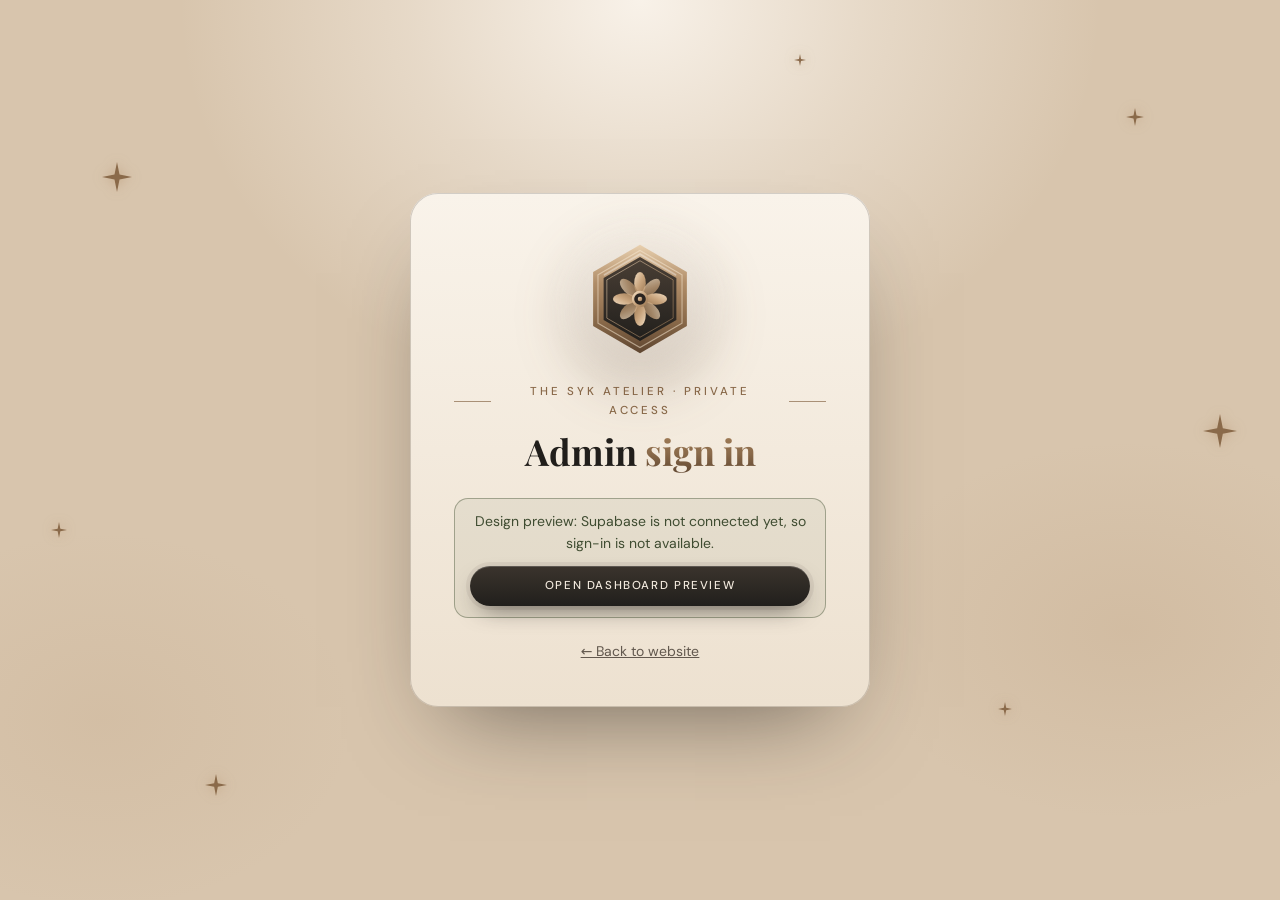
==== admin/index.html @ e44f3abf "SYK Atelier website: homepage, internships directory, certificate verification and admin panel Stati" ====
<!doctype html>
<html lang="en">
<head>
  <meta charset="utf-8" />
  <meta name="viewport" content="width=device-width, initial-scale=1" />
  <title>Admin · The SYK Atelier</title>
  <meta name="robots" content="noindex, nofollow" />
  <meta name="theme-color" content="#D8C5AD" />
  <link rel="icon" href="/assets/favicon.svg" type="image/svg+xml" />
  <link rel="stylesheet" href="/css/styles.css" />
</head>
<body class="lux" data-no-chrome>

  <!-- Login -->
  <section class="login-wrap lux-glow" id="view-login" data-sparkles hidden>
    <div class="login-card">
      <div data-emblem></div>
      <p class="eyebrow-lines">The SYK Atelier · Private access</p>
      <h1>Admin <span class="accent-text">sign in</span></h1>
      <div class="alert ok" id="preview-login" hidden style="margin-bottom:20px">
        Design preview: Supabase is not connected yet, so sign-in is not available.
        <div style="margin-top:12px"><button class="btn btn-sm" type="button" id="open-preview">Open dashboard preview</button></div>
      </div>
      <form id="login-form" novalidate>
        <div class="field">
          <label for="email">Email</label>
          <input class="input" id="email" name="email" type="email" autocomplete="email" required />
        </div>
        <div class="field">
          <label for="password">Password</label>
          <input class="input" id="password" name="password" type="password" autocomplete="current-password" required />
        </div>
        <p class="alert" id="login-error" role="alert" hidden></p>
        <button class="btn" type="submit" id="login-btn">Sign in</button>
      </form>
      <p style="margin-top:22px;font-size:14px"><a href="/" class="muted">← Back to website</a></p>
    </div>
  </section>

  <!-- Admin app -->
  <div class="admin-shell" id="view-app" hidden>
    <aside class="admin-side">
      <a class="admin-brand" href="#/dashboard">
        <span data-emblem class="sm" style="width:44px;height:49px;margin:0"></span>
        <span class="t">The SYK Atelier<small>Certificate studio</small></span>
      </a>
      <nav class="admin-nav" aria-label="Admin">
        <a href="#/dashboard" data-route="dashboard"><svg viewBox="0 0 20 20" fill="none" stroke="currentColor" stroke-width="1.5"><rect x="3" y="3" width="6" height="6" rx="1.5"/><rect x="11" y="3" width="6" height="4" rx="1.5"/><rect x="11" y="9" width="6" height="8" rx="1.5"/><rect x="3" y="11" width="6" height="6" rx="1.5"/></svg>Dashboard</a>
        <a href="#/new" data-route="new"><svg viewBox="0 0 20 20" fill="none" stroke="currentColor" stroke-width="1.5"><circle cx="10" cy="10" r="7.5"/><path d="M10 6.5v7M6.5 10h7"/></svg>Add New Student</a>
        <a href="#/students" data-route="students"><svg viewBox="0 0 20 20" fill="none" stroke="currentColor" stroke-width="1.5"><path d="M4 5h12M4 10h12M4 15h8"/></svg>Student Records</a>
      </nav>
      <div class="foot">
        <span class="who" id="who"></span>
        <a href="/" class="muted" target="_blank" rel="noopener">View website ↗</a>
        <button class="btn btn-sm btn-ghost" type="button" id="logout">Sign out</button>
      </div>
    </aside>

    <main class="admin-main">
      <div class="alert ok" id="preview-app" hidden style="margin-bottom:24px">
        Design preview: sample records are shown. Submitting the form builds the certificate PDF so you can check the template, but nothing is saved.
      </div>

      <!-- Dashboard -->
      <section id="route-dashboard" hidden>
        <div class="admin-head">
          <div>
            <p class="eyebrow">Dashboard</p>
            <h1>Certificates <span class="accent-text">overview</span></h1>
          </div>
          <a class="btn" href="#/new">+ Add New Student</a>
        </div>
        <dl class="stats">
          <div class="stat is-lead"><span class="ic"><svg viewBox="0 0 20 20" fill="none" stroke="currentColor" stroke-width="1.5"><rect x="2.5" y="3.5" width="15" height="10" rx="1.5"/><circle cx="10" cy="14" r="2.6"/><path d="M8.6 16.2 8 18.5M11.4 16.2l.6 2.3"/></svg></span><dt>Total certificates issued</dt><dd id="stat-total">–</dd></div>
          <div class="stat"><span class="ic"><svg viewBox="0 0 20 20" fill="none" stroke="currentColor" stroke-width="1.5"><rect x="3" y="4" width="14" height="13" rx="2"/><path d="M3 8h14M7 2.5v3M13 2.5v3"/></svg></span><dt>Issued this month</dt><dd id="stat-month">–</dd></div>
          <div class="stat"><span class="ic"><svg viewBox="0 0 20 20" fill="none" stroke="currentColor" stroke-width="1.5"><circle cx="10" cy="10" r="7.5"/><path d="M10 6v4.5l3 1.8"/></svg></span><dt>Pending (not published)</dt><dd id="stat-draft">–</dd></div>
        </dl>
        <div class="panel">
          <div class="panel-head"><h2>Recent student records</h2><a class="link-caps" href="#/students">View all</a></div>
          <div class="table-wrap" id="recent-table"></div>
        </div>
      </section>

      <!-- Student records -->
      <section id="route-students" hidden>
        <div class="admin-head">
          <div>
            <p class="eyebrow">Student records</p>
            <h1>All <span class="accent-text">students</span></h1>
          </div>
          <a class="btn" href="#/new">+ Add New Student</a>
        </div>
        <div class="panel"><div class="table-wrap" id="all-table"></div></div>
      </section>

      <!-- Add student -->
      <section id="route-new" hidden>
        <div class="admin-head">
          <div>
            <p class="eyebrow">Add new student</p>
            <h1>Issue an internship <span class="accent-text">certificate</span></h1>
            <p class="muted" style="margin-top:10px;max-width:640px">The certificate ID, QR code and PDF are created automatically. The student appears on the public Internship page only after the PDF is safely stored.</p>
          </div>
        </div>

        <form id="student-form" class="form-steps" novalidate>
          <div class="form-card is-lead">
            <div class="form-card-head"><span class="num">1</span><div><h2><span class="k">Step 1:</span> Student details</h2><p>As they should appear on the certificate.</p></div></div>
            <div class="form-grid">
              <div class="field"><label for="f-student_name">Student full name</label><input class="input" id="f-student_name" name="student_name" required maxlength="120" autocomplete="off" /></div>
              <div class="field"><label for="f-father_name">Father's name</label><input class="input" id="f-father_name" name="father_name" required maxlength="120" autocomplete="off" /></div>
              <div class="field"><label for="f-course_name">Course name</label><input class="input" id="f-course_name" name="course_name" required maxlength="120" placeholder="e.g. B.A. / B.Com. / B.Sc." /></div>
              <div class="field"><label for="f-semester">Semester</label><input class="input" id="f-semester" name="semester" required maxlength="20" placeholder="e.g. IV" /></div>
              <div class="field"><label for="f-roll_number">Roll number</label><input class="input" id="f-roll_number" name="roll_number" required maxlength="40" /></div>
              <div class="field"><label for="f-college_name">College name</label><input class="input" id="f-college_name" name="college_name" required maxlength="160" /></div>
            </div>
          </div>

          <div class="form-card">
            <div class="form-card-head"><span class="num">2</span><div><h2><span class="k">Step 2:</span> Internship details</h2><p>Minimum duration is 120 hours.</p></div></div>
            <div class="form-grid">
              <div class="field full"><label for="f-training_name">Internship / Training name</label><input class="input" id="f-training_name" name="training_name" required maxlength="120" placeholder="e.g. Crochet Product Design Internship" /></div>
              <div class="field"><label for="f-start_date">Internship start date</label><input class="input" id="f-start_date" name="start_date" type="date" required /></div>
              <div class="field"><label for="f-end_date">Internship completion date</label><input class="input" id="f-end_date" name="end_date" type="date" required /></div>
              <div class="field"><label for="f-hours">Internship hours</label><input class="input" id="f-hours" name="hours" type="number" min="120" max="2000" step="1" required /><span class="hint">Minimum 120 hours.</span></div>
              <div class="field"><label for="f-academic_year">Academic year</label><input class="input" id="f-academic_year" name="academic_year" required pattern="\d{4}-\d{2}" placeholder="e.g. 2026-27" maxlength="7" /><span class="hint">Format: 2026-27</span></div>
              <div class="field full"><label for="f-duties">Internship duties / responsibilities</label><textarea class="textarea" id="f-duties" name="duties" required maxlength="600"></textarea><span class="hint"><span id="duties-count">0</span>/600 characters. Printed on the certificate.</span></div>
            </div>
          </div>

          <div class="form-card">
            <div class="form-card-head"><span class="num">3</span><div><h2><span class="k">Step 3:</span> Authorized signatory</h2><p>Signature and seal images are set in js/config.js.</p></div></div>
            <div class="form-grid">
              <div class="field"><label for="f-signatory_name">Signatory name</label><input class="input" id="f-signatory_name" name="signatory_name" required maxlength="80" /></div>
              <div class="field"><label for="f-signatory_designation">Designation</label><input class="input" id="f-signatory_designation" name="signatory_designation" required maxlength="80" placeholder="e.g. Founder &amp; Director" /></div>
              <label class="check full">
                <input type="checkbox" id="f-confirm" required />
                <span>I have checked these details. The certificate cannot be edited after it is issued.</span>
              </label>
            </div>
            <p class="alert" id="form-error" role="alert" hidden style="margin-top:20px"></p>
            <div class="form-actions" style="margin-top:24px">
              <button class="btn btn-ghost" type="reset">Clear form</button>
              <button class="btn btn-accent" type="submit" id="issue-btn">Generate &amp; issue certificate</button>
            </div>
          </div>
        </form>

        <div class="form-card is-lead" id="issue-result" hidden style="text-align:center;padding:clamp(28px,4vw,48px)"></div>
      </section>
    </main>
  </div>

  <script src="/js/config.js"></script>
  <script src="/vendor/supabase-js-2.119.2.min.js" defer></script>
  <script src="/vendor/jspdf-2.5.2.umd.min.js" defer></script>
  <script src="/vendor/qrcode-1.0.0.min.js" defer></script>
  <script src="/js/common.js" defer></script>
  <script src="/js/certificate-pdf.js" defer></script>
  <script src="/js/admin.js" defer></script>
</body>
</html>
---- css/styles.css ----
/* THE SYK ATELIER — warm editorial design system */

@font-face { font-family: "Playfair Display"; src: url("/fonts/playfair-display-latin-400-normal.woff2") format("woff2"); font-weight: 400; font-style: normal; font-display: swap; }
@font-face { font-family: "Playfair Display"; src: url("/fonts/playfair-display-latin-400-italic.woff2") format("woff2"); font-weight: 400; font-style: italic; font-display: swap; }
@font-face { font-family: "Playfair Display"; src: url("/fonts/playfair-display-latin-600-normal.woff2") format("woff2"); font-weight: 600; font-style: normal; font-display: swap; }
@font-face { font-family: "Playfair Display"; src: url("/fonts/playfair-display-latin-700-normal.woff2") format("woff2"); font-weight: 700; font-style: normal; font-display: swap; }
@font-face { font-family: "DM Sans"; src: url("/fonts/dm-sans-latin-400-normal.woff2") format("woff2"); font-weight: 400; font-style: normal; font-display: swap; }
@font-face { font-family: "DM Sans"; src: url("/fonts/dm-sans-latin-500-normal.woff2") format("woff2"); font-weight: 500 700; font-style: normal; font-display: swap; }

:root {
  --bg: #d8c5ad;          /* main background, warm beige */
  --bg-2: #e8dccb;        /* secondary background */
  --bg-3: #f2e9dd;        /* light background */
  --text: #211e1b;        /* primary text */
  --text-2: #62584e;      /* secondary text */
  --btn: #211f1c;         /* dark buttons */
  --line: #827568;        /* borders */
  --line-soft: rgba(130, 117, 104, 0.35);
  --valid: #4c5a3c;
  --invalid: #8a3b2e;

  --serif: "Playfair Display", Georgia, "Times New Roman", serif;
  --sans: "DM Sans", "Inter", system-ui, -apple-system, "Segoe UI", sans-serif;

  --gutter: clamp(16px, 4vw, 56px);
  --max: 1280px;
  --ease: cubic-bezier(0.2, 0.7, 0.2, 1);
  color-scheme: light;
}

*, *::before, *::after { box-sizing: border-box; }
html { -webkit-text-size-adjust: 100%; scroll-behavior: smooth; }
body {
  margin: 0;
  background: var(--bg);
  color: var(--text);
  font-family: var(--sans);
  font-size: 16px;
  line-height: 1.6;
  -webkit-font-smoothing: antialiased;
  font-variant-numeric: lining-nums;
}
img { max-width: 100%; display: block; }
a { color: inherit; }
h1, h2, h3 { font-family: var(--serif); font-weight: 400; line-height: 1.1; margin: 0; text-wrap: balance; }
p { margin: 0; }
button { font: inherit; color: inherit; }
:focus-visible { outline: 2px solid var(--text); outline-offset: 3px; }
::selection { background: var(--text); color: var(--bg-3); }
[hidden] { display: none !important; }

.container { width: 100%; max-width: var(--max); margin: 0 auto; padding: 0 var(--gutter); }
.container.wide { max-width: none; padding: 0 clamp(20px, 2.6vw, 44px); }

.eyebrow {
  font-size: 12px;
  font-weight: 500;
  letter-spacing: 0.24em;
  text-transform: uppercase;
  color: var(--text);
}
.muted { color: var(--text-2); }

/* ---------- Buttons ---------- */
.btn {
  display: inline-flex; align-items: center; justify-content: center; gap: 10px;
  min-height: 52px; padding: 0 28px;
  border: 1px solid var(--btn); border-radius: 0;
  background: var(--btn); color: var(--bg-3);
  font-family: var(--sans); font-size: 12.5px; font-weight: 500; letter-spacing: 0.18em; text-transform: uppercase;
  text-decoration: none; text-align: center; cursor: pointer;
  transition: background .3s var(--ease), color .3s var(--ease), border-color .3s var(--ease);
}
.btn:hover { background: #3a3530; border-color: #3a3530; }
.btn-ghost { background: transparent; color: var(--text); border-color: var(--text); }
.btn-ghost:hover { background: var(--text); color: var(--bg-3); }
.btn-sm { min-height: 40px; padding: 0 18px; font-size: 11.5px; }
.btn[disabled] { opacity: .5; cursor: not-allowed; }
.btn[aria-disabled="true"] { cursor: default; }
.btn .arrow { display: inline-block; transition: transform .3s var(--ease); }
.btn:hover .arrow { transform: translateX(4px); }

.link-caps {
  font-size: 12px; font-weight: 500; letter-spacing: 0.2em; text-transform: uppercase; text-decoration: none;
  padding: 6px 0; border-bottom: 1px solid transparent; transition: border-color .3s var(--ease);
}
.link-caps:hover { border-bottom-color: currentColor; }

/* ---------- Header ---------- */
.site-header { position: absolute; top: 0; left: 0; right: 0; z-index: 20; }
.site-header.is-solid { position: sticky; background: var(--bg); border-bottom: 1px solid var(--line-soft); }
.bar {
  display: grid; grid-template-columns: 1fr auto 1fr; align-items: center; gap: 16px;
  height: 104px;
}
.wordmark { display: inline-flex; flex-direction: column; align-items: center; text-decoration: none; line-height: 1; justify-self: start; color: var(--text); }
.wordmark .name { font-family: var(--serif); font-size: clamp(20px, 2.1vw, 30px); letter-spacing: 0.2em; text-transform: uppercase; margin-right: -0.2em; }
.wordmark .place { margin-top: 6px; font-family: var(--serif); font-size: clamp(11px, 1vw, 15px); letter-spacing: 0.3em; text-transform: uppercase; margin-right: -0.3em; }
.menu-toggle {
  justify-self: center; align-self: start; margin-top: 22px;
  width: 104px; height: 44px; display: grid; place-items: center;
  border: 0; background: none; cursor: pointer;
}
.menu-toggle .lines { display: grid; gap: 5px; }
.menu-toggle .lines span { display: block; width: 92px; height: 1.5px; background: var(--text); transition: width .35s var(--ease); justify-self: center; }
.menu-toggle:hover .lines span:last-child { width: 64px; }
.header-links { justify-self: end; display: flex; gap: clamp(24px, 3.2vw, 50px); }
.header-links a {
  font-family: var(--sans); font-size: 16px; font-weight: 500; letter-spacing: 0.01em; text-transform: uppercase;
  text-decoration: none; color: var(--text); padding: 6px 0; border-bottom: 1px solid transparent; transition: border-color .3s var(--ease);
}
.header-links a:hover { border-bottom-color: currentColor; }
a.is-unset { cursor: default; }
.header-links a.is-unset:hover { border-bottom-color: transparent; }

/* Full-screen menu */
.menu-panel {
  position: fixed; inset: 0; z-index: 50; background: var(--bg-3);
  display: flex; flex-direction: column;
  opacity: 0; visibility: hidden; transition: opacity .35s var(--ease), visibility .35s;
}
.menu-panel.is-open { opacity: 1; visibility: visible; }
.menu-panel .bar { border-bottom: 1px solid var(--line-soft); }
.menu-close { justify-self: center; width: 48px; height: 48px; border: 0; background: none; cursor: pointer; position: relative; }
.menu-close::before, .menu-close::after { content: ""; position: absolute; left: 8px; right: 8px; top: 50%; height: 1.5px; background: var(--text); }
.menu-close::before { transform: rotate(45deg); }
.menu-close::after { transform: rotate(-45deg); }
.menu-list { list-style: none; margin: 0; padding: clamp(32px, 8vh, 80px) 0; display: grid; gap: 8px; }
.menu-list a {
  font-family: var(--serif); font-size: clamp(32px, 6vw, 60px); line-height: 1.2; text-decoration: none;
  display: inline-block; transition: color .3s var(--ease), transform .3s var(--ease);
}
.menu-list a:hover { color: var(--text-2); transform: translateX(6px); }
.menu-foot { margin-top: auto; padding-bottom: 32px; color: var(--text-2); font-size: 14px; letter-spacing: .2em; text-transform: uppercase; }

/* ---------- Hero (matches the client reference) ---------- */
.hero { position: relative; min-height: max(640px, 100svh); display: flex; align-items: center; overflow: hidden; background: var(--bg); }
.hero-media { position: absolute; top: 0; right: 0; bottom: 0; width: 65%; }
.hero-media img { position: relative; width: 100%; height: 100%; object-fit: cover; object-position: 30% 22%; }
.hero-media::after {
  /* melts the photo's left edge into the page background */
  content: ""; position: absolute; inset: 0; pointer-events: none;
  background: linear-gradient(90deg, var(--bg) 0%, rgba(216,197,173,.55) 9%, rgba(216,197,173,0) 22%);
}
.hero-placeholder { position: absolute; inset: 0; background: radial-gradient(60% 70% at 55% 45%, #e8dccb 0%, rgba(232,220,203,0) 70%); }
.hero-placeholder svg { position: absolute; left: 50%; top: 50%; transform: translate(-50%, -50%); width: min(40vw, 520px); height: auto; opacity: .5; }
.hero-content { position: relative; z-index: 1; padding-top: 150px; padding-bottom: 96px; }
.hero-content .inner { max-width: 760px; }
.hero h1 .line { display: block; white-space: nowrap; }
.hero .eyebrow { font-size: clamp(12px, .95vw, 15px); letter-spacing: 0.16em; }
.hero h1 {
  font-size: clamp(42px, 4.5vw, 76px); line-height: 1.12; letter-spacing: -0.015em;
  margin: clamp(22px, 2.4vw, 34px) 0 clamp(22px, 2.6vw, 36px);
}
.hero .lede { font-family: var(--serif); font-size: clamp(17px, 1.4vw, 21px); line-height: 1.6; color: var(--text); max-width: 460px; }
.hero .actions { display: flex; flex-wrap: wrap; gap: 18px; margin-top: clamp(32px, 3.2vw, 48px); }
.hero .btn { min-height: 70px; padding: 0 34px; font-size: clamp(13px, 1vw, 15px); letter-spacing: 0.12em; }
.hero .btn-ghost { border-color: var(--text); }
.hero .btn .two-line { display: inline-block; text-align: center; line-height: 1.5; }

/* =====================================================================
   PREMIUM LAYER — inner pages (internships, certificate, verify, admin)
   Same beige palette; depth, glow, emblem, numbered cards, pill buttons.
   ===================================================================== */
:root {
  --accent: #8a6a4a;        /* earthy caramel, a deeper shade of the beige */
  --accent-2: #b08d68;
  --accent-soft: rgba(138, 106, 74, 0.14);
  --radius: 24px;
  --radius-sm: 16px;
  --shadow: 0 1px 0 rgba(255,255,255,.6) inset, 0 24px 60px -34px rgba(33,30,27,.55);
  --shadow-lg: 0 1px 0 rgba(255,255,255,.7) inset, 0 40px 90px -40px rgba(33,30,27,.6);
  --glow: 0 0 0 1px rgba(138,106,74,.28), 0 18px 50px -18px rgba(138,106,74,.55);
}

/* Inner-page buttons: pills with depth (the homepage hero keeps its square buttons) */
.lux .btn {
  border-radius: 999px; border: 0; min-height: 50px; padding: 0 26px;
  background: linear-gradient(180deg, #3b342d 0%, #211f1c 100%);
  color: var(--bg-3); letter-spacing: .14em;
  box-shadow: 0 1px 0 rgba(255,255,255,.18) inset, 0 10px 24px -10px rgba(33,30,27,.75), 0 0 0 4px rgba(33,31,28,.06);
  transition: transform .3s var(--ease), box-shadow .3s var(--ease), background .3s var(--ease);
}
.lux .btn:hover { transform: translateY(-1px); background: linear-gradient(180deg, #4a4138 0%, #2a2622 100%); box-shadow: 0 1px 0 rgba(255,255,255,.2) inset, 0 16px 30px -12px rgba(33,30,27,.8), 0 0 0 5px rgba(138,106,74,.14); }
.lux .btn-ghost {
  background: rgba(242,233,221,.55); color: var(--text);
  box-shadow: 0 0 0 1px rgba(33,30,27,.55) inset, 0 8px 20px -14px rgba(33,30,27,.5);
}
.lux .btn-ghost:hover { background: var(--bg-3); color: var(--text); box-shadow: 0 0 0 1px var(--text) inset, 0 12px 26px -14px rgba(33,30,27,.55); }
.lux .btn-accent {
  background: linear-gradient(180deg, #b08d68 0%, #8a6a4a 55%, #6e5238 100%); color: #fffaf3;
  box-shadow: 0 1px 0 rgba(255,255,255,.35) inset, 0 12px 28px -10px rgba(110,82,56,.75), 0 0 0 5px rgba(138,106,74,.12);
}
.lux .btn-accent:hover { background: linear-gradient(180deg, #bd9a74 0%, #94734f 55%, #765a3e 100%); }
.lux .btn-sm { min-height: 40px; padding: 0 18px; }

/* Text treatments */
.accent-text {
  background: linear-gradient(180deg, #a8835c 0%, #8a6a4a 55%, #5e4530 100%);
  -webkit-background-clip: text; background-clip: text; color: transparent;
}
.eyebrow-lines { display: inline-flex; align-items: center; gap: 14px; color: var(--accent); }
.eyebrow-lines::before, .eyebrow-lines::after { content: ""; width: 40px; height: 1px; background: currentColor; opacity: .7; }

/* Warm studio lighting */
.lux-glow { position: relative; isolation: isolate; }
.lux-glow::before {
  content: ""; position: absolute; inset: 0; z-index: -1; pointer-events: none;
  background:
    radial-gradient(48% 60% at 50% 0%, rgba(250,244,236,.95) 0%, rgba(242,233,221,.55) 38%, rgba(216,197,173,0) 75%),
    radial-gradient(30% 30% at 88% 70%, rgba(176,141,104,.16) 0%, rgba(176,141,104,0) 70%),
    radial-gradient(28% 30% at 8% 80%, rgba(176,141,104,.12) 0%, rgba(176,141,104,0) 70%);
}

/* Sparkles */
.sparkles { position: absolute; inset: 0; pointer-events: none; overflow: hidden; z-index: -1; }
.sparkle { position: absolute; color: var(--accent); filter: drop-shadow(0 0 6px rgba(176,141,104,.6)); animation: twinkle 5s ease-in-out infinite; }
.sparkle svg { display: block; width: 100%; height: 100%; }
@keyframes twinkle { 0%, 100% { opacity: .45; transform: scale(.9); } 50% { opacity: 1; transform: scale(1); } }

/* Emblem (hexagonal badge with crochet flower) */
.emblem { width: 112px; height: 124px; margin: 0 auto; position: relative; filter: drop-shadow(0 16px 26px rgba(94,69,48,.45)); }
.emblem::before { content: ""; position: absolute; inset: -40px; z-index: -1; border-radius: 50%; background: radial-gradient(circle, rgba(255,250,243,.9) 0%, rgba(255,250,243,0) 65%); }
.emblem svg { width: 100%; height: 100%; display: block; }
.emblem.sm { width: 64px; height: 71px; }
.emblem.sm::before { inset: -20px; }

/* ---------- Inner-page hero ---------- */
.lux-hero { text-align: center; padding: clamp(48px, 8vw, 96px) 0 clamp(40px, 6vw, 72px); }
.lux-hero .eyebrow-lines { margin-top: 26px; font-size: 12px; font-weight: 500; letter-spacing: .26em; text-transform: uppercase; }
.lux-title { font-size: clamp(42px, 6.4vw, 84px); font-weight: 700; line-height: 1.02; letter-spacing: -0.02em; margin-top: 18px; }
.lux-title .line { display: block; }
.lux-lede { max-width: 640px; margin: 22px auto 0; font-size: clamp(16px, 1.4vw, 19px); color: var(--text-2); }
.lux-lede strong { color: var(--text); font-weight: 500; }

.hero-stats { display: inline-grid; grid-auto-flow: column; margin-top: 38px; border-radius: 999px; background: rgba(242,233,221,.7); box-shadow: 0 0 0 1px rgba(130,117,104,.35) inset, var(--shadow); backdrop-filter: blur(6px); }
.hero-stats div { padding: 14px 28px; text-align: center; }
.hero-stats div + div { border-left: 1px solid rgba(130,117,104,.3); }
.hero-stats b { display: block; font-family: var(--serif); font-size: 26px; font-weight: 600; line-height: 1.1; }
.hero-stats span { font-size: 11px; letter-spacing: .16em; text-transform: uppercase; color: var(--text-2); }

/* ---------- Section headings ---------- */
.section { padding: clamp(40px, 6vw, 80px) 0; }
.section-head { text-align: center; margin-bottom: clamp(28px, 4vw, 44px); }
.section-head .eyebrow-lines { font-size: 12px; font-weight: 500; letter-spacing: .24em; text-transform: uppercase; }
.section-head h2 { font-size: clamp(30px, 3.6vw, 46px); font-weight: 600; margin-top: 14px; }
.section-head p { margin: 12px auto 0; max-width: 560px; color: var(--text-2); }

/* ---------- Numbered step cards ---------- */
.steps { list-style: none; margin: 0 auto; padding: 0; max-width: 980px; display: grid; gap: 16px; }
.step {
  display: grid; grid-template-columns: auto 1fr auto; gap: 24px; align-items: center;
  padding: 26px 30px; border-radius: var(--radius);
  background: linear-gradient(180deg, rgba(242,233,221,.85), rgba(232,220,203,.75));
  box-shadow: 0 0 0 1px rgba(130,117,104,.32) inset, var(--shadow);
  transition: transform .35s var(--ease), box-shadow .35s var(--ease);
}
.step:hover { transform: translateY(-2px); box-shadow: 0 0 0 1px rgba(138,106,74,.5) inset, var(--shadow-lg); }
.step .num {
  width: 58px; height: 58px; border-radius: 50%; display: grid; place-items: center;
  font-family: var(--serif); font-size: 22px; font-weight: 700; color: var(--accent);
  box-shadow: 0 0 0 1px rgba(138,106,74,.6) inset;
}
.step.is-lead { background: linear-gradient(180deg, #fbf6ef 0%, #efe3d2 100%); box-shadow: 0 0 0 1px rgba(138,106,74,.55) inset, var(--glow); }
.step.is-lead .num { color: #fffaf3; background: linear-gradient(180deg, #c09b74 0%, #8a6a4a 60%, #6e5238 100%); box-shadow: 0 1px 0 rgba(255,255,255,.4) inset, 0 10px 22px -8px rgba(110,82,56,.8); }
.step h3 { font-family: var(--serif); font-size: clamp(19px, 1.8vw, 23px); font-weight: 600; line-height: 1.25; }
.step h3 .k { color: var(--accent); }
.step p { margin-top: 6px; color: var(--text-2); font-size: 15px; max-width: 600px; }
.step .ico { width: 50px; height: 50px; border-radius: 14px; display: grid; place-items: center; color: var(--text); box-shadow: 0 0 0 1px rgba(130,117,104,.45) inset; background: rgba(242,233,221,.6); }
.step .ico svg { width: 22px; height: 22px; }

/* ---------- Student directory ---------- */
.directory-meta { display: flex; justify-content: center; margin-bottom: 26px; }
.count-chip { display: inline-flex; align-items: center; gap: 8px; padding: 8px 16px; border-radius: 999px; font-size: 13px; color: var(--text-2); background: rgba(242,233,221,.7); box-shadow: 0 0 0 1px rgba(130,117,104,.3) inset; }
.grid { display: grid; grid-template-columns: repeat(auto-fit, minmax(min(100%, 300px), 360px)); justify-content: center; gap: 22px; list-style: none; margin: 0; padding: 0; }
.student-card {
  position: relative; height: 100%; display: flex; flex-direction: column; overflow: hidden;
  padding: 26px; border-radius: var(--radius);
  background: linear-gradient(180deg, #f7f0e6 0%, #ece0cf 100%);
  box-shadow: 0 0 0 1px rgba(130,117,104,.3) inset, var(--shadow);
  transition: transform .35s var(--ease), box-shadow .35s var(--ease);
}
.student-card::after { content: ""; position: absolute; width: 220px; height: 220px; right: -90px; top: -110px; border-radius: 50%; background: radial-gradient(circle, rgba(176,141,104,.22), rgba(176,141,104,0) 70%); opacity: .6; transition: opacity .35s var(--ease); pointer-events: none; }
.student-card:hover { transform: translateY(-4px); box-shadow: 0 0 0 1px rgba(138,106,74,.55) inset, var(--glow); }
.student-card:hover::after { opacity: 1; }
.student-card .top { display: flex; justify-content: space-between; align-items: center; gap: 12px; }
.monogram {
  width: 54px; height: 54px; border-radius: 50%; display: grid; place-items: center; flex: none;
  font-family: var(--serif); font-size: 19px; font-weight: 600; color: #fffaf3; letter-spacing: .04em;
  background: linear-gradient(160deg, #c09b74 0%, #8a6a4a 55%, #5e4530 100%);
  box-shadow: 0 0 0 3px #f7f0e6, 0 0 0 4px rgba(138,106,74,.5), 0 10px 20px -8px rgba(94,69,48,.7);
}
.verified-chip { display: inline-flex; align-items: center; gap: 6px; padding: 6px 12px 6px 9px; border-radius: 999px; font-size: 11px; font-weight: 500; letter-spacing: .14em; text-transform: uppercase; color: var(--valid); background: rgba(76,90,60,.09); box-shadow: 0 0 0 1px rgba(76,90,60,.35) inset; }
.verified-chip svg { width: 14px; height: 14px; }
.student-card h3 { font-size: 26px; font-weight: 600; margin-top: 22px; line-height: 1.15; }
.student-card .training { margin-top: 8px; color: var(--accent); font-weight: 500; }
.student-card .meta { display: flex; flex-wrap: wrap; gap: 8px 18px; margin-top: 16px; padding-top: 16px; border-top: 1px dashed rgba(130,117,104,.45); font-size: 13px; color: var(--text-2); }
.student-card .meta span { display: inline-flex; align-items: center; gap: 6px; }
.student-card .meta svg { width: 14px; height: 14px; opacity: .8; }
.student-card .spacer { flex: 1; min-height: 20px; }
.student-card .btn { width: 100%; }

.empty { border-radius: var(--radius); background: rgba(242,233,221,.7); box-shadow: 0 0 0 1px rgba(130,117,104,.3) inset; padding: 56px 24px; text-align: center; }
.empty h3 { font-size: 26px; font-weight: 600; }
.empty p { margin-top: 10px; color: var(--text-2); }

/* ---------- Status badges ---------- */
.status {
  display: inline-flex; align-items: center; gap: 10px; border-radius: 999px;
  font-size: 12px; font-weight: 500; letter-spacing: .16em; text-transform: uppercase; padding: 10px 18px 10px 12px;
}
.status svg { width: 20px; height: 20px; }
.status.valid { color: #3f4c31; background: linear-gradient(180deg, rgba(76,90,60,.12), rgba(76,90,60,.2)); box-shadow: 0 0 0 1px rgba(76,90,60,.45) inset, 0 10px 24px -14px rgba(76,90,60,.7); }
.status.invalid { color: var(--invalid); background: rgba(138,59,46,.1); box-shadow: 0 0 0 1px rgba(138,59,46,.45) inset, 0 10px 24px -14px rgba(138,59,46,.6); }

/* ---------- Modal ---------- */
.modal { position: fixed; inset: 0; z-index: 60; display: flex; align-items: center; justify-content: center; padding: 24px; }
.modal[hidden] { display: none; }
.modal-backdrop { position: absolute; inset: 0; background: rgba(33,30,27,.5); backdrop-filter: blur(6px); animation: fade .25s ease-out both; }
.modal-dialog {
  position: relative; width: 100%; max-width: 1060px; max-height: calc(100svh - 48px); overflow: auto;
  border-radius: 28px; background: linear-gradient(180deg, #f7f0e6 0%, #ece0cf 100%);
  box-shadow: 0 0 0 1px rgba(130,117,104,.4) inset, 0 50px 120px -40px rgba(33,30,27,.8);
  animation: rise .35s var(--ease) both;
}
.modal-head { display: flex; justify-content: space-between; align-items: center; gap: 16px; padding: 22px 26px; border-bottom: 1px solid rgba(130,117,104,.25); }
.modal-head .who { display: flex; align-items: center; gap: 16px; }
.modal-head .eyebrow { color: var(--accent); }
.modal-head h2 { font-size: clamp(24px, 2.6vw, 32px); font-weight: 600; margin-top: 4px; }
.modal-x { width: 46px; height: 46px; flex: none; border: 0; border-radius: 50%; background: rgba(242,233,221,.8); box-shadow: 0 0 0 1px rgba(130,117,104,.4) inset; cursor: pointer; position: relative; transition: background .3s, box-shadow .3s; }
.modal-x:hover { background: var(--bg-3); box-shadow: 0 0 0 1px var(--text) inset; }
.modal-x::before, .modal-x::after { content: ""; position: absolute; left: 15px; right: 15px; top: 50%; height: 1.5px; background: var(--text); }
.modal-x::before { transform: rotate(45deg); }
.modal-x::after { transform: rotate(-45deg); }
.modal-body { display: grid; grid-template-columns: minmax(0, 1fr) 300px; gap: 26px; padding: 26px; }
@keyframes fade { from { opacity: 0; } }
@keyframes rise { from { opacity: 0; transform: translateY(16px) scale(.985); } }

/* ---------- Certificate viewer ---------- */
.pdf-frame {
  position: relative; min-height: 360px; display: grid; place-items: center; border-radius: 20px;
  background: radial-gradient(70% 60% at 50% 30%, #fbf6ef 0%, #e8dccb 100%);
  box-shadow: 0 0 0 1px rgba(130,117,104,.3) inset;
}
.pdf-frame canvas { width: 100%; height: auto; display: block; border-radius: 4px; box-shadow: 0 2px 4px rgba(33,30,27,.08), 0 30px 60px -28px rgba(33,30,27,.6); }
.pdf-frame .pages { display: grid; gap: 16px; width: 100%; padding: clamp(14px, 2.4vw, 28px); }
.pdf-frame .loading { color: var(--text-2); font-size: 14px; padding: 40px; text-align: center; }
.sample-tag { position: absolute; top: 14px; left: 14px; z-index: 1; border-radius: 999px; background: var(--btn); color: var(--bg-3); font-size: 10.5px; letter-spacing: .16em; text-transform: uppercase; padding: 6px 12px; }

.info-card { border-radius: 20px; padding: 24px; background: rgba(250,245,238,.8); box-shadow: 0 0 0 1px rgba(130,117,104,.3) inset, var(--shadow); }
.info-card .title { font-size: 11px; font-weight: 500; letter-spacing: .22em; text-transform: uppercase; color: var(--accent); }
.facts { margin: 16px 0 0; display: grid; }
.facts div { padding: 11px 0; border-bottom: 1px dashed rgba(130,117,104,.4); }
.facts div:last-child { border-bottom: 0; }
.facts dt { font-size: 11px; letter-spacing: .16em; text-transform: uppercase; color: var(--text-2); }
.facts dd { margin: 3px 0 0; font-weight: 500; }
.side-actions { display: grid; gap: 10px; margin-top: 18px; }

/* ---------- Verification page ---------- */
.verify-layout { display: grid; grid-template-columns: minmax(0, 1fr) 340px; gap: 28px; align-items: start; max-width: 1180px; margin: 0 auto; }
.verify-status { margin-top: 26px; }

/* ---------- Notices / footer ---------- */
.notice { background: var(--btn); color: var(--bg-3); text-align: center; font-size: 13px; padding: 8px 16px; position: fixed; left: 0; right: 0; bottom: 0; z-index: 40; }
.site-footer { border-top: 1px solid var(--line-soft); padding: 40px 0; font-size: 14px; color: var(--text-2); }
.site-footer .row { display: flex; justify-content: space-between; gap: 16px; flex-wrap: wrap; }
.site-footer .brand { font-family: var(--serif); color: var(--text); letter-spacing: .12em; text-transform: uppercase; }

/* ---------- Forms ---------- */
.field { display: grid; gap: 8px; }
.field label { font-size: 12px; font-weight: 500; letter-spacing: .12em; text-transform: uppercase; color: var(--text); }
.field .hint { font-size: 13px; color: var(--text-2); }
.input, .textarea, .select {
  width: 100%; min-height: 52px; padding: 12px 16px; border: 0; border-radius: 14px;
  background: rgba(255,251,246,.75); color: var(--text); font: inherit;
  box-shadow: 0 0 0 1px rgba(130,117,104,.55) inset, 0 1px 2px rgba(33,30,27,.05);
  transition: box-shadow .25s, background .25s;
}
.textarea { min-height: 130px; resize: vertical; line-height: 1.55; }
.input:hover, .textarea:hover { background: #fffbf6; }
.input:focus, .textarea:focus, .select:focus { outline: none; background: #fffbf6; box-shadow: 0 0 0 1.5px var(--accent) inset, 0 0 0 5px rgba(138,106,74,.14); }
.field.has-error .input, .field.has-error .textarea { box-shadow: 0 0 0 1.5px var(--invalid) inset; }
.field .error { font-size: 13px; color: var(--invalid); }
.alert { border-radius: 14px; box-shadow: 0 0 0 1px rgba(138,59,46,.45) inset; color: var(--invalid); background: rgba(138,59,46,.07); padding: 12px 16px; font-size: 14px; }
.alert.ok { box-shadow: 0 0 0 1px rgba(76,90,60,.45) inset; color: #3f4c31; background: rgba(76,90,60,.08); }
.check { display: flex; gap: 12px; align-items: flex-start; font-size: 15px; padding: 16px 18px; border-radius: 14px; background: rgba(242,233,221,.6); box-shadow: 0 0 0 1px rgba(130,117,104,.3) inset; }
.check input { margin-top: 3px; width: 18px; height: 18px; accent-color: #211f1c; flex: none; }

/* ---------- Admin ---------- */
.admin-shell { min-height: 100svh; display: grid; grid-template-columns: 272px minmax(0, 1fr); }
.admin-side {
  position: sticky; top: 0; height: 100svh; align-self: start; display: flex; flex-direction: column; gap: 28px;
  padding: 30px 20px; background: linear-gradient(180deg, #efe4d5 0%, #e3d4c0 100%); box-shadow: -1px 0 0 rgba(130,117,104,.3) inset;
}
.admin-brand { display: flex; align-items: center; gap: 12px; text-decoration: none; color: var(--text); }
.admin-brand .t { font-family: var(--serif); font-size: 16px; letter-spacing: .14em; text-transform: uppercase; line-height: 1.2; }
.admin-brand .t small { display: block; font-family: var(--sans); font-size: 10px; letter-spacing: .3em; color: var(--accent); margin-top: 4px; }
.admin-nav { display: grid; gap: 6px; }
.admin-nav a {
  display: flex; align-items: center; gap: 12px; padding: 12px 14px; border-radius: 14px; text-decoration: none;
  font-size: 14.5px; color: var(--text-2); transition: background .25s, color .25s, box-shadow .25s;
}
.admin-nav a svg { width: 18px; height: 18px; flex: none; }
.admin-nav a:hover { color: var(--text); background: rgba(250,245,238,.6); }
.admin-nav a[aria-current="page"] { color: var(--bg-3); background: linear-gradient(180deg, #3b342d, #211f1c); box-shadow: 0 10px 22px -12px rgba(33,30,27,.8); }
.admin-side .foot { margin-top: auto; display: grid; gap: 10px; font-size: 13px; color: var(--text-2); word-break: break-all; }
.admin-side .foot .who { padding: 12px 14px; border-radius: 14px; background: rgba(250,245,238,.6); box-shadow: 0 0 0 1px rgba(130,117,104,.25) inset; }
.admin-main { padding: clamp(24px, 4vw, 52px); position: relative; isolation: isolate; }
.admin-main::before { content: ""; position: absolute; inset: 0 0 auto 0; height: 420px; z-index: -1; background: radial-gradient(50% 80% at 50% 0%, rgba(250,244,236,.85), rgba(216,197,173,0) 75%); }
.admin-main h1 { font-size: clamp(32px, 4vw, 48px); font-weight: 700; margin-top: 10px; letter-spacing: -.01em; }
.admin-head { display: flex; justify-content: space-between; align-items: flex-end; gap: 20px; flex-wrap: wrap; margin-bottom: 32px; }
.admin-head .eyebrow { color: var(--accent); }

.stats { display: grid; grid-template-columns: repeat(3, minmax(0, 1fr)); gap: 18px; margin: 0 0 32px; }
.stat { position: relative; overflow: hidden; border-radius: var(--radius); padding: 24px; background: linear-gradient(180deg, #f7f0e6, #ece0cf); box-shadow: 0 0 0 1px rgba(130,117,104,.3) inset, var(--shadow); }
.stat .ic { width: 44px; height: 44px; border-radius: 50%; display: grid; place-items: center; color: var(--accent); box-shadow: 0 0 0 1px rgba(138,106,74,.5) inset; }
.stat .ic svg { width: 20px; height: 20px; }
.stat dt { margin-top: 18px; font-size: 11px; letter-spacing: .18em; text-transform: uppercase; color: var(--text-2); }
.stat dd { margin: 8px 0 0; font-family: var(--serif); font-size: 46px; font-weight: 600; line-height: 1; }
.stat.is-lead { background: linear-gradient(160deg, #3b342d 0%, #211f1c 70%); color: var(--bg-3); box-shadow: 0 30px 60px -30px rgba(33,30,27,.9), 0 0 0 1px rgba(176,141,104,.45) inset; }
.stat.is-lead::after { content: ""; position: absolute; width: 260px; height: 260px; right: -80px; top: -120px; border-radius: 50%; background: radial-gradient(circle, rgba(176,141,104,.45), rgba(176,141,104,0) 70%); }
.stat.is-lead dt { color: #cdbca7; }
.stat.is-lead dd { color: #f2e9dd; }
.stat.is-lead .ic { color: #fffaf3; background: linear-gradient(180deg, #c09b74, #8a6a4a); box-shadow: 0 8px 18px -8px rgba(176,141,104,.9); }

.panel { border-radius: var(--radius); background: rgba(247,240,230,.92); box-shadow: 0 0 0 1px rgba(130,117,104,.3) inset, var(--shadow); overflow: hidden; }
.panel-head { display: flex; justify-content: space-between; align-items: center; gap: 12px; padding: 20px 24px; border-bottom: 1px solid rgba(130,117,104,.22); }
.panel-head h2 { font-size: 22px; font-weight: 600; }
.table-wrap { overflow-x: auto; }
table.records { width: 100%; min-width: 900px; border-collapse: collapse; font-size: 14px; }
.records td:first-child, .records td:nth-child(4), .records td:last-child, .records th { white-space: nowrap; }
.records td:nth-child(2) { min-width: 230px; }
.records td:nth-child(3) { min-width: 170px; }
.records .actions .btn { padding: 0 14px; min-height: 36px; }
.records th { text-align: left; font-size: 11px; font-weight: 500; letter-spacing: .16em; text-transform: uppercase; color: var(--text-2); padding: 14px 16px; background: rgba(232,220,203,.55); }
.records td { padding: 16px 16px; vertical-align: middle; border-top: 1px solid rgba(130,117,104,.18); }
.records tbody tr { transition: background .2s; }
.records tbody tr:hover { background: rgba(255,251,246,.7); }
.records .idcell { font-weight: 500; color: var(--accent); letter-spacing: .02em; }
.records .person { display: flex; align-items: center; gap: 12px; }
.records .person .monogram { width: 38px; height: 38px; font-size: 14px; box-shadow: 0 0 0 2px #f7f0e6, 0 0 0 3px rgba(138,106,74,.4); }
.records .name { font-family: var(--serif); font-size: 17px; font-weight: 600; white-space: nowrap; }
.records .actions { display: flex; gap: 8px; justify-content: flex-end; }
.pill { display: inline-flex; align-items: center; gap: 6px; border-radius: 999px; font-size: 11px; font-weight: 500; letter-spacing: .12em; text-transform: uppercase; padding: 5px 12px; }
.pill::before { content: ""; width: 6px; height: 6px; border-radius: 50%; background: currentColor; }
.pill.published { color: #3f4c31; background: rgba(76,90,60,.12); }
.pill.draft { color: var(--invalid); background: rgba(138,59,46,.1); }

/* Add-student form as numbered step cards */
.form-steps { display: grid; gap: 18px; }
.form-card { border-radius: var(--radius); padding: clamp(20px, 3vw, 32px); background: rgba(247,240,230,.92); box-shadow: 0 0 0 1px rgba(130,117,104,.3) inset, var(--shadow); }
.form-card.is-lead { box-shadow: 0 0 0 1px rgba(138,106,74,.5) inset, var(--glow); }
.form-card-head { display: flex; align-items: center; gap: 16px; margin-bottom: 22px; }
.form-card-head .num { width: 46px; height: 46px; border-radius: 50%; display: grid; place-items: center; font-family: var(--serif); font-size: 19px; font-weight: 700; color: var(--accent); box-shadow: 0 0 0 1px rgba(138,106,74,.6) inset; flex: none; }
.form-card.is-lead .num { color: #fffaf3; background: linear-gradient(180deg, #c09b74, #8a6a4a 60%, #6e5238); box-shadow: 0 10px 20px -8px rgba(110,82,56,.8); }
.form-card-head h2 { font-size: 22px; font-weight: 600; }
.form-card-head h2 .k { color: var(--accent); }
.form-card-head p { font-size: 14px; color: var(--text-2); margin-top: 2px; }
.form-grid { display: grid; grid-template-columns: repeat(2, minmax(0, 1fr)); gap: 20px 22px; align-items: start; }
.form-grid .full { grid-column: 1 / -1; }
.form-actions { display: flex; justify-content: flex-end; gap: 12px; margin-top: 8px; flex-wrap: wrap; }

/* Login */
.login-wrap { min-height: 100svh; display: grid; place-items: center; padding: 48px 16px; position: relative; isolation: isolate; overflow: hidden; }
.login-card { width: 100%; max-width: 460px; border-radius: 28px; padding: clamp(28px, 5vw, 44px); text-align: center; background: linear-gradient(180deg, #f9f3ea 0%, #ede1d0 100%); box-shadow: 0 0 0 1px rgba(130,117,104,.35) inset, var(--shadow-lg); }
.login-card .eyebrow-lines { margin-top: 22px; font-size: 11.5px; font-weight: 500; letter-spacing: .26em; text-transform: uppercase; }
.login-card h1 { font-size: 36px; font-weight: 700; margin: 12px 0 26px; }
.login-card form { display: grid; gap: 18px; text-align: left; }
.login-card .btn { width: 100%; }

/* ---------- Responsive ---------- */
@media (max-width: 900px) {
  .modal-body, .verify-layout { grid-template-columns: minmax(0, 1fr); }
  .step { grid-template-columns: auto 1fr; }
  .step .ico { display: none; }
  .admin-shell { grid-template-columns: minmax(0, 1fr); }
  .admin-side { position: static; height: auto; flex-direction: row; flex-wrap: wrap; align-items: center; justify-content: space-between; padding: 16px; gap: 12px; border-right: 0; border-bottom: 1px solid var(--line-soft); }
  .admin-nav { grid-auto-flow: column; overflow-x: auto; width: 100%; order: 3; }
  .admin-nav a { white-space: nowrap; }
  .admin-side .foot { margin: 0; display: flex; align-items: center; }
  .admin-side .foot .who { display: none; }
}
@media (max-width: 1024px) {
  .hero-media { width: 72%; }
  .hero-media::after { background: linear-gradient(90deg, var(--bg) 0%, rgba(216,197,173,.85) 18%, rgba(216,197,173,0) 42%); }
}
@media (max-width: 720px) {
  .bar { height: 76px; grid-template-columns: 1fr auto; }
  .menu-toggle { grid-column: 2; grid-row: 1; justify-self: end; align-self: center; margin: 0 -14px 0 0; width: 64px; }
  .menu-toggle .lines span { width: 40px; }
  .menu-toggle:hover .lines span:last-child { width: 28px; }
  .header-links { display: none; }
  .wordmark .name { font-size: 18px; }
  .hero { flex-direction: column; align-items: stretch; min-height: 0; }
  .hero-media { position: relative; width: 100%; height: 60svh; min-height: 400px; margin-top: 76px; }
  .hero-media img { object-position: 42% 18%; }
  .hero-media::after { background: linear-gradient(0deg, var(--bg) 0%, rgba(216,197,173,0) 28%); }
  .hero-content { padding-top: 8px; padding-bottom: 56px; }
  .hero .actions { flex-direction: column; }
  .hero .actions .btn { width: 100%; min-height: 60px; }
  .stats { grid-template-columns: minmax(0, 1fr); }
  .form-grid { grid-template-columns: minmax(0, 1fr); }
  .modal { padding: 0; align-items: flex-end; }
  .modal-dialog { max-height: 94svh; }
  .modal-head, .modal-body { padding: 18px 14px; }
  .modal-dialog { border-radius: 24px 24px 0 0; }
  .hero-stats { grid-auto-flow: row; border-radius: 22px; width: 100%; }
  .hero-stats div + div { border-left: 0; border-top: 1px solid rgba(130,117,104,.3); }
  .step { padding: 20px; gap: 16px; }
  .step .num { width: 46px; height: 46px; font-size: 18px; }
  .emblem { width: 88px; height: 97px; }
}
@media (prefers-reduced-motion: reduce) {
  *, *::before, *::after { animation-duration: .01ms !important; transition-duration: .01ms !important; scroll-behavior: auto !important; }
}
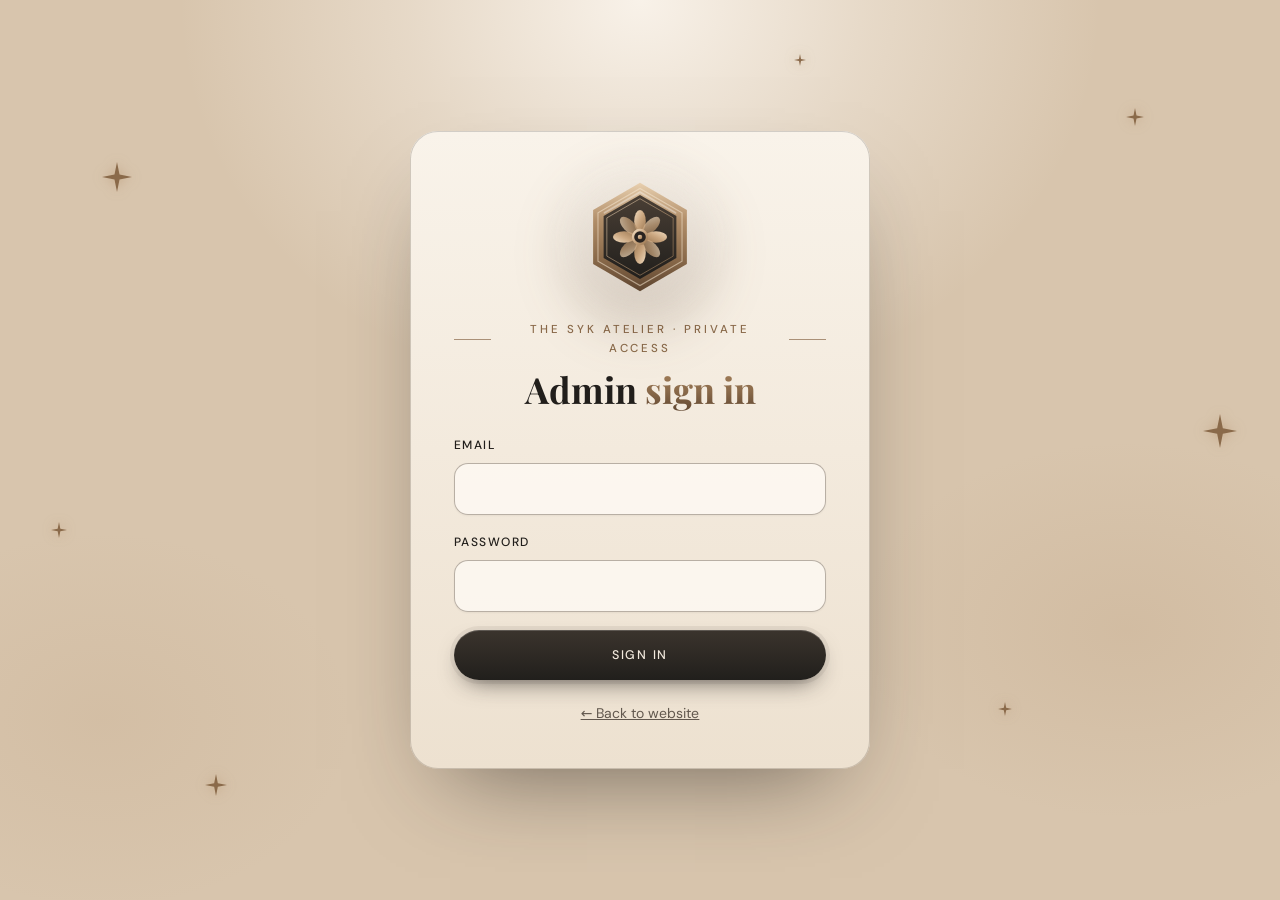
==== commit 36ca5dd7: "Add delete action for certificates in admin records Co-Authored-By: Claude Opus 5.5 <noreply@anthrop" ====
--- a/admin/index.html
+++ b/admin/index.html
@@ -151,6 +151,22 @@
     </main>
   </div>
 
+  <!-- Delete confirmation -->
+  <div class="modal" id="delete-modal" role="dialog" aria-modal="true" aria-labelledby="del-title" hidden>
+    <div class="modal-backdrop" data-close></div>
+    <div class="modal-dialog confirm-dialog">
+      <p class="eyebrow">Delete certificate</p>
+      <h2 id="del-title">Delete <span id="del-name"></span>?</h2>
+      <p class="muted">Certificate <strong id="del-id" class="idcell"></strong> and its saved PDF will be removed permanently. This cannot be undone.</p>
+      <p class="muted" id="del-published">It will disappear from the Internship page, and its QR code will show <strong>invalid</strong>. The ID is never reused.</p>
+      <p class="alert" id="del-error" role="alert" hidden></p>
+      <div class="form-actions">
+        <button class="btn btn-ghost" type="button" id="del-cancel">Cancel</button>
+        <button class="btn btn-danger" type="button" id="del-confirm">Delete certificate</button>
+      </div>
+    </div>
+  </div>
+
   <script src="/js/config.js"></script>
   <script src="/vendor/supabase-js-2.119.2.min.js" defer></script>
   <script src="/vendor/jspdf-2.5.2.umd.min.js" defer></script>
--- a/css/styles.css
+++ b/css/styles.css
@@ -513,3 +513,16 @@
 @media (prefers-reduced-motion: reduce) {
   *, *::before, *::after { animation-duration: .01ms !important; transition-duration: .01ms !important; scroll-behavior: auto !important; }
 }
+
+/* Delete action + confirmation */
+.records .actions .icon-btn { width: 36px; padding: 0; justify-content: center; }
+.icon-btn svg { width: 17px; height: 17px; }
+.lux .btn-ghost.danger { color: #8B2E24; border-color: transparent; box-shadow: 0 0 0 1px rgba(139,46,36,.45) inset; }
+.lux .btn-ghost.danger:hover { background: #8B2E24; color: #F2E9DD; box-shadow: 0 0 0 1px #8B2E24 inset; }
+.btn-danger, .lux .btn-danger { background: #8B2E24; border-color: #8B2E24; color: #F2E9DD; }
+.btn-danger:hover, .lux .btn-danger:hover { background: #6F231B; border-color: #6F231B; color: #F2E9DD; }
+.confirm-dialog { max-width: 480px; width: 100%; padding: clamp(24px, 4vw, 34px); }
+.confirm-dialog h2 { font-size: clamp(24px, 2.6vw, 30px); font-weight: 600; margin: 6px 0 14px; overflow-wrap: anywhere; }
+.confirm-dialog p.muted { margin-bottom: 10px; }
+.confirm-dialog .alert { margin-top: 14px; }
+.confirm-dialog .form-actions { margin-top: 24px; justify-content: flex-end; }
